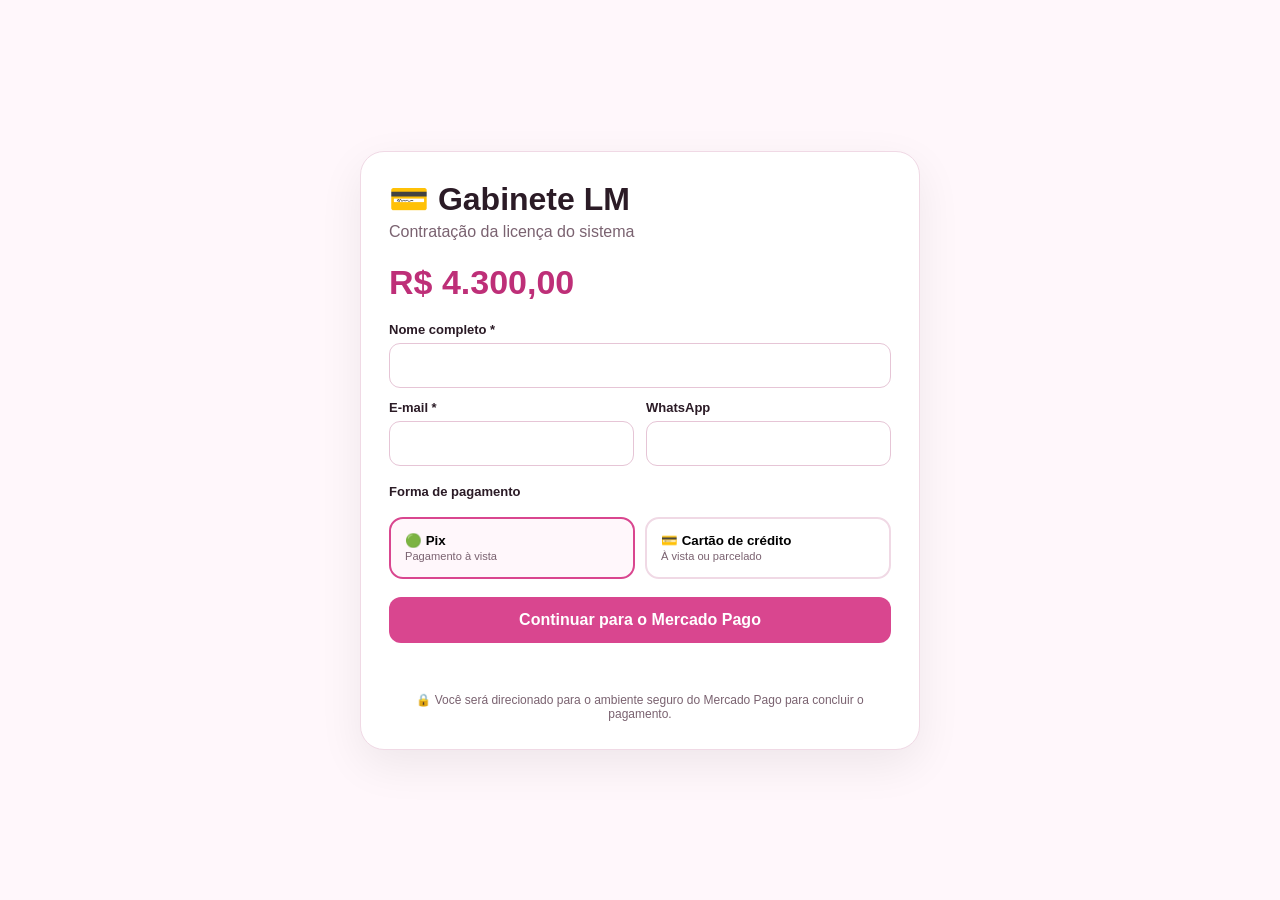
==== pagamento.html @ 18f5cc5e "feat: criar checkout publico Mercado Pago" ====
<!doctype html><html lang="pt-BR"><head><meta charset="utf-8"><meta name="viewport" content="width=device-width,initial-scale=1"><meta name="theme-color" content="#d9468f"><title>Pagamento — Gabinete LM</title><style>*{box-sizing:border-box}body{margin:0;font-family:Arial,sans-serif;background:#fff7fb;color:#2b1b26;min-height:100vh;display:grid;place-items:center;padding:20px}.box{width:min(560px,100%);background:#fff;border:1px solid #f0d9e5;border-radius:24px;padding:28px;box-shadow:0 15px 45px #00000012}h1{margin:0 0 5px}.sub{color:#7a6270;margin:0 0 22px}.preco{font-size:34px;font-weight:900;margin:8px 0 20px;color:#be2f78}.grid{display:grid;grid-template-columns:1fr 1fr;gap:12px}.full{grid-column:1/-1}label{display:block;font-size:13px;font-weight:800;margin:0 0 6px}input,select{width:100%;padding:13px;border:1px solid #e6c5d6;border-radius:11px;font-size:15px}input:focus,select:focus{outline:0;border-color:#d9468f;box-shadow:0 0 0 3px #d9468f22}.opcoes{display:grid;grid-template-columns:1fr 1fr;gap:10px;margin:18px 0}.opcao{border:2px solid #f0d9e5;border-radius:14px;padding:14px;cursor:pointer;background:#fff;text-align:left}.opcao.ativa{border-color:#d9468f;background:#fff7fb}.opcao strong{display:block}.opcao small{color:#7a6270}.acoes{margin-top:18px}.btn{width:100%;border:0;border-radius:12px;padding:14px;background:#d9468f;color:#fff;font-size:16px;font-weight:800;cursor:pointer}.btn:disabled{opacity:.6}.msg{min-height:20px;margin-top:12px;font-size:13px;color:#b42318;text-align:center}.seguro{margin-top:18px;text-align:center;color:#7a6270;font-size:12px}@media(max-width:520px){.grid,.opcoes{grid-template-columns:1fr}.full{grid-column:auto}}</style></head><body><main class="box"><h1>💳 Gabinete LM</h1><p class="sub">Contratação da licença do sistema</p><div class="preco">R$ 4.300,00</div><form id="f"><div class="grid"><div class="full"><label>Nome completo *</label><input id="nome" required autocomplete="name"></div><div><label>E-mail *</label><input id="email" type="email" required autocomplete="email"></div><div><label>WhatsApp</label><input id="telefone" type="tel" autocomplete="tel"></div></div><label style="margin-top:18px">Forma de pagamento</label><div class="opcoes"><button type="button" class="opcao ativa" data-meio="pix"><strong>🟢 Pix</strong><small>Pagamento à vista</small></button><button type="button" class="opcao" data-meio="cartao"><strong>💳 Cartão de crédito</strong><small>À vista ou parcelado</small></button></div><div id="parcelas" style="display:none"><label>Tipo de pagamento</label><select id="tipo"><option value="unico">Pagamento único — 1x</option><option value="parcelado">Pagamento parcelado — até 12x</option></select></div><div class="acoes"><button id="go" class="btn" type="submit">Continuar para o Mercado Pago</button></div><div id="msg" class="msg"></div></form><div class="seguro">🔒 Você será direcionado para o ambiente seguro do Mercado Pago para concluir o pagamento.</div></main><script>const FN='https://qizakldwyeqbummhtpsg.supabase.co/functions/v1/mercadopago-public-checkout';let meio='pix';const botoes=[...document.querySelectorAll('.opcao')];function atual(){botoes.forEach(b=>b.classList.toggle('ativa',b.dataset.meio===meio));document.getElementById('parcelas').style.display=meio==='cartao'?'block':'none'}botoes.forEach(b=>b.onclick=()=>{meio=b.dataset.meio;atual()});document.getElementById('f').onsubmit=async e=>{e.preventDefault();const btn=document.getElementById('go'),msg=document.getElementById('msg');btn.disabled=true;btn.textContent='Preparando pagamento...';msg.textContent='';try{const tipo=meio==='cartao'?document.getElementById('tipo').value:'unico';const r=await fetch(FN,{method:'POST',headers:{'Content-Type':'application/json'},body:JSON.stringify({nome:document.getElementById('nome').value,email:document.getElementById('email').value,telefone:document.getElementById('telefone').value,tipo_pagamento:tipo,meio_pagamento:meio,origin:location.origin+'/Gabinete-sa-de-LM/pagamento.html'})});const j=await r.json().catch(()=>({}));if(!r.ok)throw Error(j.error||'Não foi possível iniciar o pagamento.');location.href=j.init_point||j.sandbox_init_point}catch(x){msg.textContent=x.message||String(x);btn.disabled=false;btn.textContent='Continuar para o Mercado Pago'}};</script></body></html>
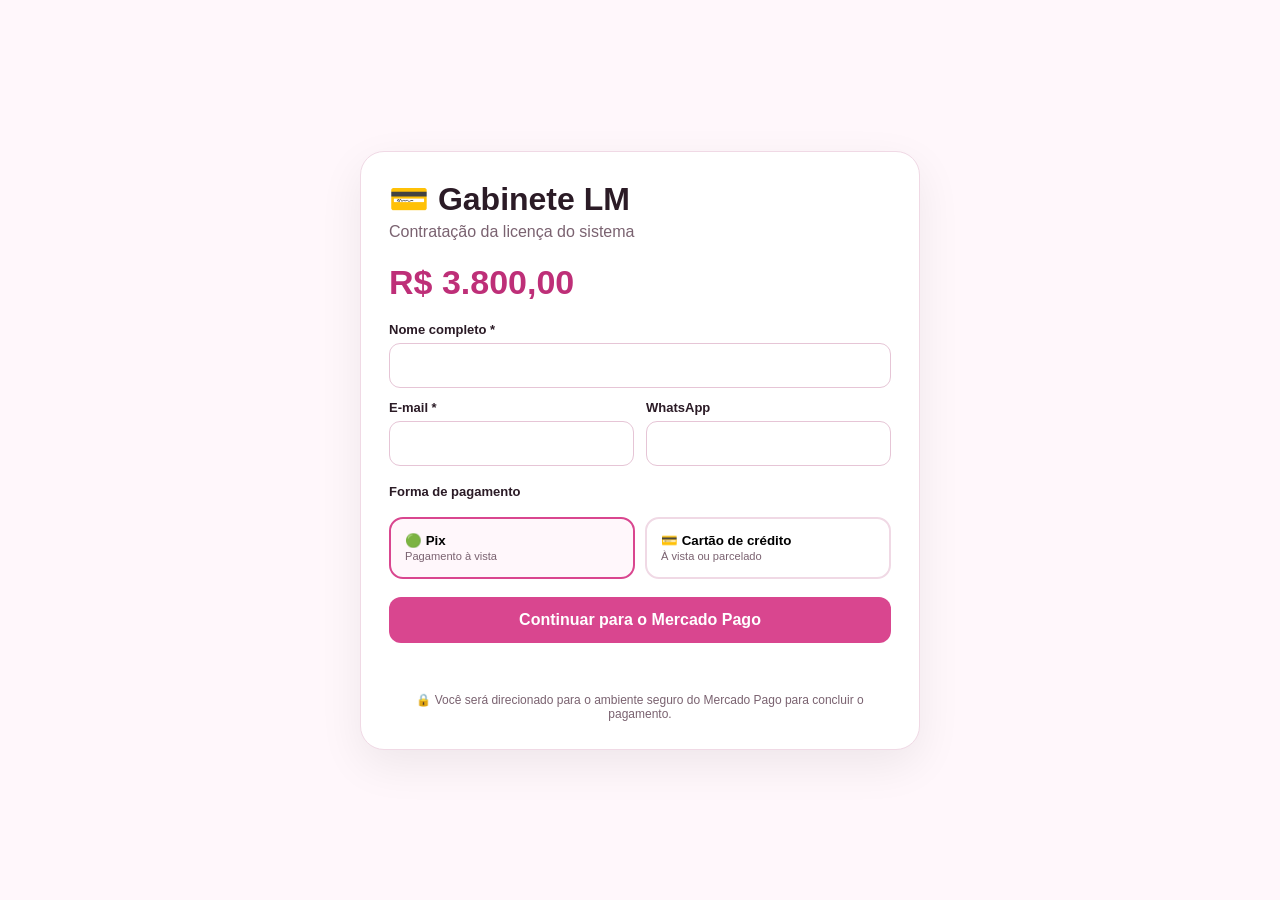
==== commit e9a8391a: "Alinha preços do Pix e cartão e limita parcelamento a 10x" ====
--- a/pagamento.html
+++ b/pagamento.html
@@ -1 +1 @@
-<!doctype html><html lang="pt-BR"><head><meta charset="utf-8"><meta name="viewport" content="width=device-width,initial-scale=1"><meta name="theme-color" content="#d9468f"><title>Pagamento — Gabinete LM</title><style>*{box-sizing:border-box}body{margin:0;font-family:Arial,sans-serif;background:#fff7fb;color:#2b1b26;min-height:100vh;display:grid;place-items:center;padding:20px}.box{width:min(560px,100%);background:#fff;border:1px solid #f0d9e5;border-radius:24px;padding:28px;box-shadow:0 15px 45px #00000012}h1{margin:0 0 5px}.sub{color:#7a6270;margin:0 0 22px}.preco{font-size:34px;font-weight:900;margin:8px 0 20px;color:#be2f78}.grid{display:grid;grid-template-columns:1fr 1fr;gap:12px}.full{grid-column:1/-1}label{display:block;font-size:13px;font-weight:800;margin:0 0 6px}input,select{width:100%;padding:13px;border:1px solid #e6c5d6;border-radius:11px;font-size:15px}input:focus,select:focus{outline:0;border-color:#d9468f;box-shadow:0 0 0 3px #d9468f22}.opcoes{display:grid;grid-template-columns:1fr 1fr;gap:10px;margin:18px 0}.opcao{border:2px solid #f0d9e5;border-radius:14px;padding:14px;cursor:pointer;background:#fff;text-align:left}.opcao.ativa{border-color:#d9468f;background:#fff7fb}.opcao strong{display:block}.opcao small{color:#7a6270}.acoes{margin-top:18px}.btn{width:100%;border:0;border-radius:12px;padding:14px;background:#d9468f;color:#fff;font-size:16px;font-weight:800;cursor:pointer}.btn:disabled{opacity:.6}.msg{min-height:20px;margin-top:12px;font-size:13px;color:#b42318;text-align:center}.seguro{margin-top:18px;text-align:center;color:#7a6270;font-size:12px}@media(max-width:520px){.grid,.opcoes{grid-template-columns:1fr}.full{grid-column:auto}}</style></head><body><main class="box"><h1>💳 Gabinete LM</h1><p class="sub">Contratação da licença do sistema</p><div class="preco">R$ 4.300,00</div><form id="f"><div class="grid"><div class="full"><label>Nome completo *</label><input id="nome" required autocomplete="name"></div><div><label>E-mail *</label><input id="email" type="email" required autocomplete="email"></div><div><label>WhatsApp</label><input id="telefone" type="tel" autocomplete="tel"></div></div><label style="margin-top:18px">Forma de pagamento</label><div class="opcoes"><button type="button" class="opcao ativa" data-meio="pix"><strong>🟢 Pix</strong><small>Pagamento à vista</small></button><button type="button" class="opcao" data-meio="cartao"><strong>💳 Cartão de crédito</strong><small>À vista ou parcelado</small></button></div><div id="parcelas" style="display:none"><label>Tipo de pagamento</label><select id="tipo"><option value="unico">Pagamento único — 1x</option><option value="parcelado">Pagamento parcelado — até 12x</option></select></div><div class="acoes"><button id="go" class="btn" type="submit">Continuar para o Mercado Pago</button></div><div id="msg" class="msg"></div></form><div class="seguro">🔒 Você será direcionado para o ambiente seguro do Mercado Pago para concluir o pagamento.</div></main><script>const FN='https://qizakldwyeqbummhtpsg.supabase.co/functions/v1/mercadopago-public-checkout';let meio='pix';const botoes=[...document.querySelectorAll('.opcao')];function atual(){botoes.forEach(b=>b.classList.toggle('ativa',b.dataset.meio===meio));document.getElementById('parcelas').style.display=meio==='cartao'?'block':'none'}botoes.forEach(b=>b.onclick=()=>{meio=b.dataset.meio;atual()});document.getElementById('f').onsubmit=async e=>{e.preventDefault();const btn=document.getElementById('go'),msg=document.getElementById('msg');btn.disabled=true;btn.textContent='Preparando pagamento...';msg.textContent='';try{const tipo=meio==='cartao'?document.getElementById('tipo').value:'unico';const r=await fetch(FN,{method:'POST',headers:{'Content-Type':'application/json'},body:JSON.stringify({nome:document.getElementById('nome').value,email:document.getElementById('email').value,telefone:document.getElementById('telefone').value,tipo_pagamento:tipo,meio_pagamento:meio,origin:location.origin+'/Gabinete-sa-de-LM/pagamento.html'})});const j=await r.json().catch(()=>({}));if(!r.ok)throw Error(j.error||'Não foi possível iniciar o pagamento.');location.href=j.init_point||j.sandbox_init_point}catch(x){msg.textContent=x.message||String(x);btn.disabled=false;btn.textContent='Continuar para o Mercado Pago'}};</script></body></html>+<!doctype html><html lang="pt-BR"><head><meta charset="utf-8"><meta name="viewport" content="width=device-width,initial-scale=1"><meta name="theme-color" content="#d9468f"><title>Pagamento — Gabinete LM</title><style>*{box-sizing:border-box}body{margin:0;font-family:Arial,sans-serif;background:#fff7fb;color:#2b1b26;min-height:100vh;display:grid;place-items:center;padding:20px}.box{width:min(560px,100%);background:#fff;border:1px solid #f0d9e5;border-radius:24px;padding:28px;box-shadow:0 15px 45px #00000012}h1{margin:0 0 5px}.sub{color:#7a6270;margin:0 0 22px}.preco{font-size:34px;font-weight:900;margin:8px 0 20px;color:#be2f78}.grid{display:grid;grid-template-columns:1fr 1fr;gap:12px}.full{grid-column:1/-1}label{display:block;font-size:13px;font-weight:800;margin:0 0 6px}input,select{width:100%;padding:13px;border:1px solid #e6c5d6;border-radius:11px;font-size:15px}input:focus,select:focus{outline:0;border-color:#d9468f;box-shadow:0 0 0 3px #d9468f22}.opcoes{display:grid;grid-template-columns:1fr 1fr;gap:10px;margin:18px 0}.opcao{border:2px solid #f0d9e5;border-radius:14px;padding:14px;cursor:pointer;background:#fff;text-align:left}.opcao.ativa{border-color:#d9468f;background:#fff7fb}.opcao strong{display:block}.opcao small{color:#7a6270}.acoes{margin-top:18px}.btn{width:100%;border:0;border-radius:12px;padding:14px;background:#d9468f;color:#fff;font-size:16px;font-weight:800;cursor:pointer}.btn:disabled{opacity:.6}.msg{min-height:20px;margin-top:12px;font-size:13px;color:#b42318;text-align:center}.seguro{margin-top:18px;text-align:center;color:#7a6270;font-size:12px}@media(max-width:520px){.grid,.opcoes{grid-template-columns:1fr}.full{grid-column:auto}}</style></head><body><main class="box"><h1>💳 Gabinete LM</h1><p class="sub">Contratação da licença do sistema</p><div class="preco" id="preco">R$ 3.800,00</div><form id="f"><div class="grid"><div class="full"><label>Nome completo *</label><input id="nome" required autocomplete="name"></div><div><label>E-mail *</label><input id="email" type="email" required autocomplete="email"></div><div><label>WhatsApp</label><input id="telefone" type="tel" autocomplete="tel"></div></div><label style="margin-top:18px">Forma de pagamento</label><div class="opcoes"><button type="button" class="opcao ativa" data-meio="pix"><strong>🟢 Pix</strong><small>Pagamento à vista</small></button><button type="button" class="opcao" data-meio="cartao"><strong>💳 Cartão de crédito</strong><small>À vista ou parcelado</small></button></div><div id="parcelas" style="display:none"><label>Tipo de pagamento</label><select id="tipo"><option value="unico">Pagamento único — 1x</option><option value="parcelado">Pagamento parcelado — até 10x</option></select></div><div class="acoes"><button id="go" class="btn" type="submit">Continuar para o Mercado Pago</button></div><div id="msg" class="msg"></div></form><div class="seguro">🔒 Você será direcionado para o ambiente seguro do Mercado Pago para concluir o pagamento.</div></main><script>const FN='https://qizakldwyeqbummhtpsg.supabase.co/functions/v1/mercadopago-public-checkout';let meio='pix';const botoes=[...document.querySelectorAll('.opcao')];function atual(){botoes.forEach(b=>b.classList.toggle('ativa',b.dataset.meio===meio));document.getElementById('parcelas').style.display=meio==='cartao'?'block':'none';const parcelado=meio==='cartao'&&document.getElementById('tipo').value==='parcelado';document.getElementById('preco').textContent=meio==='pix'?'R$ 3.800,00':parcelado?'Até 10× de R$ 430,00':'R$ 4.300,00'}botoes.forEach(b=>b.onclick=()=>{meio=b.dataset.meio;atual()});document.getElementById('tipo').onchange=atual;atual();document.getElementById('f').onsubmit=async e=>{e.preventDefault();const btn=document.getElementById('go'),msg=document.getElementById('msg');btn.disabled=true;btn.textContent='Preparando pagamento...';msg.textContent='';try{const tipo=meio==='cartao'?document.getElementById('tipo').value:'unico';const r=await fetch(FN,{method:'POST',headers:{'Content-Type':'application/json'},body:JSON.stringify({nome:document.getElementById('nome').value,email:document.getElementById('email').value,telefone:document.getElementById('telefone').value,tipo_pagamento:tipo,meio_pagamento:meio,origin:location.origin+'/Gabinete-sa-de-LM/pagamento.html'})});const j=await r.json().catch(()=>({}));if(!r.ok)throw Error(j.error||'Não foi possível iniciar o pagamento.');location.href=j.init_point||j.sandbox_init_point}catch(x){msg.textContent=x.message||String(x);btn.disabled=false;btn.textContent='Continuar para o Mercado Pago'}};</script></body></html>
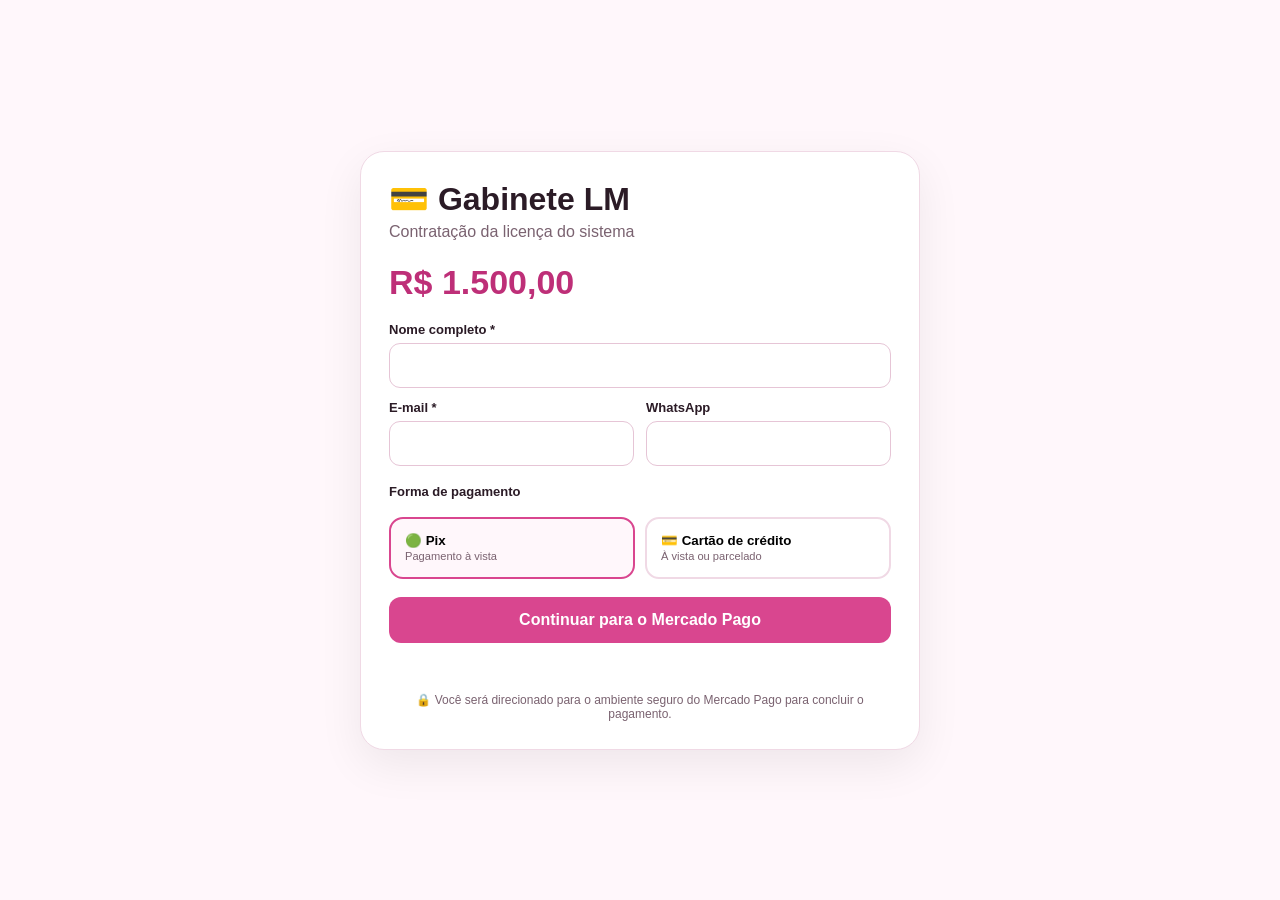
==== commit 253bf952: "Atualiza valores da licença: Pix 1500 e cartão 10x250" ====
--- a/pagamento.html
+++ b/pagamento.html
@@ -1 +1 @@
-<!doctype html><html lang="pt-BR"><head><meta charset="utf-8"><meta name="viewport" content="width=device-width,initial-scale=1"><meta name="theme-color" content="#d9468f"><title>Pagamento — Gabinete LM</title><style>*{box-sizing:border-box}body{margin:0;font-family:Arial,sans-serif;background:#fff7fb;color:#2b1b26;min-height:100vh;display:grid;place-items:center;padding:20px}.box{width:min(560px,100%);background:#fff;border:1px solid #f0d9e5;border-radius:24px;padding:28px;box-shadow:0 15px 45px #00000012}h1{margin:0 0 5px}.sub{color:#7a6270;margin:0 0 22px}.preco{font-size:34px;font-weight:900;margin:8px 0 20px;color:#be2f78}.grid{display:grid;grid-template-columns:1fr 1fr;gap:12px}.full{grid-column:1/-1}label{display:block;font-size:13px;font-weight:800;margin:0 0 6px}input,select{width:100%;padding:13px;border:1px solid #e6c5d6;border-radius:11px;font-size:15px}input:focus,select:focus{outline:0;border-color:#d9468f;box-shadow:0 0 0 3px #d9468f22}.opcoes{display:grid;grid-template-columns:1fr 1fr;gap:10px;margin:18px 0}.opcao{border:2px solid #f0d9e5;border-radius:14px;padding:14px;cursor:pointer;background:#fff;text-align:left}.opcao.ativa{border-color:#d9468f;background:#fff7fb}.opcao strong{display:block}.opcao small{color:#7a6270}.acoes{margin-top:18px}.btn{width:100%;border:0;border-radius:12px;padding:14px;background:#d9468f;color:#fff;font-size:16px;font-weight:800;cursor:pointer}.btn:disabled{opacity:.6}.msg{min-height:20px;margin-top:12px;font-size:13px;color:#b42318;text-align:center}.seguro{margin-top:18px;text-align:center;color:#7a6270;font-size:12px}@media(max-width:520px){.grid,.opcoes{grid-template-columns:1fr}.full{grid-column:auto}}</style></head><body><main class="box"><h1>💳 Gabinete LM</h1><p class="sub">Contratação da licença do sistema</p><div class="preco" id="preco">R$ 3.800,00</div><form id="f"><div class="grid"><div class="full"><label>Nome completo *</label><input id="nome" required autocomplete="name"></div><div><label>E-mail *</label><input id="email" type="email" required autocomplete="email"></div><div><label>WhatsApp</label><input id="telefone" type="tel" autocomplete="tel"></div></div><label style="margin-top:18px">Forma de pagamento</label><div class="opcoes"><button type="button" class="opcao ativa" data-meio="pix"><strong>🟢 Pix</strong><small>Pagamento à vista</small></button><button type="button" class="opcao" data-meio="cartao"><strong>💳 Cartão de crédito</strong><small>À vista ou parcelado</small></button></div><div id="parcelas" style="display:none"><label>Tipo de pagamento</label><select id="tipo"><option value="unico">Pagamento único — 1x</option><option value="parcelado">Pagamento parcelado — até 10x</option></select></div><div class="acoes"><button id="go" class="btn" type="submit">Continuar para o Mercado Pago</button></div><div id="msg" class="msg"></div></form><div class="seguro">🔒 Você será direcionado para o ambiente seguro do Mercado Pago para concluir o pagamento.</div></main><script>const FN='https://qizakldwyeqbummhtpsg.supabase.co/functions/v1/mercadopago-public-checkout';let meio='pix';const botoes=[...document.querySelectorAll('.opcao')];function atual(){botoes.forEach(b=>b.classList.toggle('ativa',b.dataset.meio===meio));document.getElementById('parcelas').style.display=meio==='cartao'?'block':'none';const parcelado=meio==='cartao'&&document.getElementById('tipo').value==='parcelado';document.getElementById('preco').textContent=meio==='pix'?'R$ 3.800,00':parcelado?'Até 10× de R$ 430,00':'R$ 4.300,00'}botoes.forEach(b=>b.onclick=()=>{meio=b.dataset.meio;atual()});document.getElementById('tipo').onchange=atual;atual();document.getElementById('f').onsubmit=async e=>{e.preventDefault();const btn=document.getElementById('go'),msg=document.getElementById('msg');btn.disabled=true;btn.textContent='Preparando pagamento...';msg.textContent='';try{const tipo=meio==='cartao'?document.getElementById('tipo').value:'unico';const r=await fetch(FN,{method:'POST',headers:{'Content-Type':'application/json'},body:JSON.stringify({nome:document.getElementById('nome').value,email:document.getElementById('email').value,telefone:document.getElementById('telefone').value,tipo_pagamento:tipo,meio_pagamento:meio,origin:location.origin+'/Gabinete-sa-de-LM/pagamento.html'})});const j=await r.json().catch(()=>({}));if(!r.ok)throw Error(j.error||'Não foi possível iniciar o pagamento.');location.href=j.init_point||j.sandbox_init_point}catch(x){msg.textContent=x.message||String(x);btn.disabled=false;btn.textContent='Continuar para o Mercado Pago'}};</script></body></html>+<!doctype html><html lang="pt-BR"><head><meta charset="utf-8"><meta name="viewport" content="width=device-width,initial-scale=1"><meta name="theme-color" content="#d9468f"><title>Pagamento — Gabinete LM</title><style>*{box-sizing:border-box}body{margin:0;font-family:Arial,sans-serif;background:#fff7fb;color:#2b1b26;min-height:100vh;display:grid;place-items:center;padding:20px}.box{width:min(560px,100%);background:#fff;border:1px solid #f0d9e5;border-radius:24px;padding:28px;box-shadow:0 15px 45px #00000012}h1{margin:0 0 5px}.sub{color:#7a6270;margin:0 0 22px}.preco{font-size:34px;font-weight:900;margin:8px 0 20px;color:#be2f78}.grid{display:grid;grid-template-columns:1fr 1fr;gap:12px}.full{grid-column:1/-1}label{display:block;font-size:13px;font-weight:800;margin:0 0 6px}input,select{width:100%;padding:13px;border:1px solid #e6c5d6;border-radius:11px;font-size:15px}input:focus,select:focus{outline:0;border-color:#d9468f;box-shadow:0 0 0 3px #d9468f22}.opcoes{display:grid;grid-template-columns:1fr 1fr;gap:10px;margin:18px 0}.opcao{border:2px solid #f0d9e5;border-radius:14px;padding:14px;cursor:pointer;background:#fff;text-align:left}.opcao.ativa{border-color:#d9468f;background:#fff7fb}.opcao strong{display:block}.opcao small{color:#7a6270}.acoes{margin-top:18px}.btn{width:100%;border:0;border-radius:12px;padding:14px;background:#d9468f;color:#fff;font-size:16px;font-weight:800;cursor:pointer}.btn:disabled{opacity:.6}.msg{min-height:20px;margin-top:12px;font-size:13px;color:#b42318;text-align:center}.seguro{margin-top:18px;text-align:center;color:#7a6270;font-size:12px}@media(max-width:520px){.grid,.opcoes{grid-template-columns:1fr}.full{grid-column:auto}}</style></head><body><main class="box"><h1>💳 Gabinete LM</h1><p class="sub">Contratação da licença do sistema</p><div class="preco" id="preco">R$ 1.500,00</div><form id="f"><div class="grid"><div class="full"><label>Nome completo *</label><input id="nome" required autocomplete="name"></div><div><label>E-mail *</label><input id="email" type="email" required autocomplete="email"></div><div><label>WhatsApp</label><input id="telefone" type="tel" autocomplete="tel"></div></div><label style="margin-top:18px">Forma de pagamento</label><div class="opcoes"><button type="button" class="opcao ativa" data-meio="pix"><strong>🟢 Pix</strong><small>Pagamento à vista</small></button><button type="button" class="opcao" data-meio="cartao"><strong>💳 Cartão de crédito</strong><small>À vista ou parcelado</small></button></div><div id="parcelas" style="display:none"><label>Tipo de pagamento</label><select id="tipo"><option value="unico">Pagamento único — 1x</option><option value="parcelado">Pagamento parcelado — até 10x</option></select></div><div class="acoes"><button id="go" class="btn" type="submit">Continuar para o Mercado Pago</button></div><div id="msg" class="msg"></div></form><div class="seguro">🔒 Você será direcionado para o ambiente seguro do Mercado Pago para concluir o pagamento.</div></main><script>const FN='https://qizakldwyeqbummhtpsg.supabase.co/functions/v1/mercadopago-public-checkout';let meio='pix';const botoes=[...document.querySelectorAll('.opcao')];function atual(){botoes.forEach(b=>b.classList.toggle('ativa',b.dataset.meio===meio));document.getElementById('parcelas').style.display=meio==='cartao'?'block':'none';const parcelado=meio==='cartao'&&document.getElementById('tipo').value==='parcelado';document.getElementById('preco').textContent=meio==='pix'?'R$ 1.500,00':parcelado?'10× de R$ 250,00':'R$ 2.500,00'}botoes.forEach(b=>b.onclick=()=>{meio=b.dataset.meio;atual()});document.getElementById('tipo').onchange=atual;atual();document.getElementById('f').onsubmit=async e=>{e.preventDefault();const btn=document.getElementById('go'),msg=document.getElementById('msg');btn.disabled=true;btn.textContent='Preparando pagamento...';msg.textContent='';try{const tipo=meio==='cartao'?document.getElementById('tipo').value:'unico';const r=await fetch(FN,{method:'POST',headers:{'Content-Type':'application/json'},body:JSON.stringify({nome:document.getElementById('nome').value,email:document.getElementById('email').value,telefone:document.getElementById('telefone').value,tipo_pagamento:tipo,meio_pagamento:meio,origin:location.origin+'/Gabinete-sa-de-LM/pagamento.html'})});const j=await r.json().catch(()=>({}));if(!r.ok)throw Error(j.error||'Não foi possível iniciar o pagamento.');location.href=j.init_point||j.sandbox_init_point}catch(x){msg.textContent=x.message||String(x);btn.disabled=false;btn.textContent='Continuar para o Mercado Pago'}};</script></body></html>
